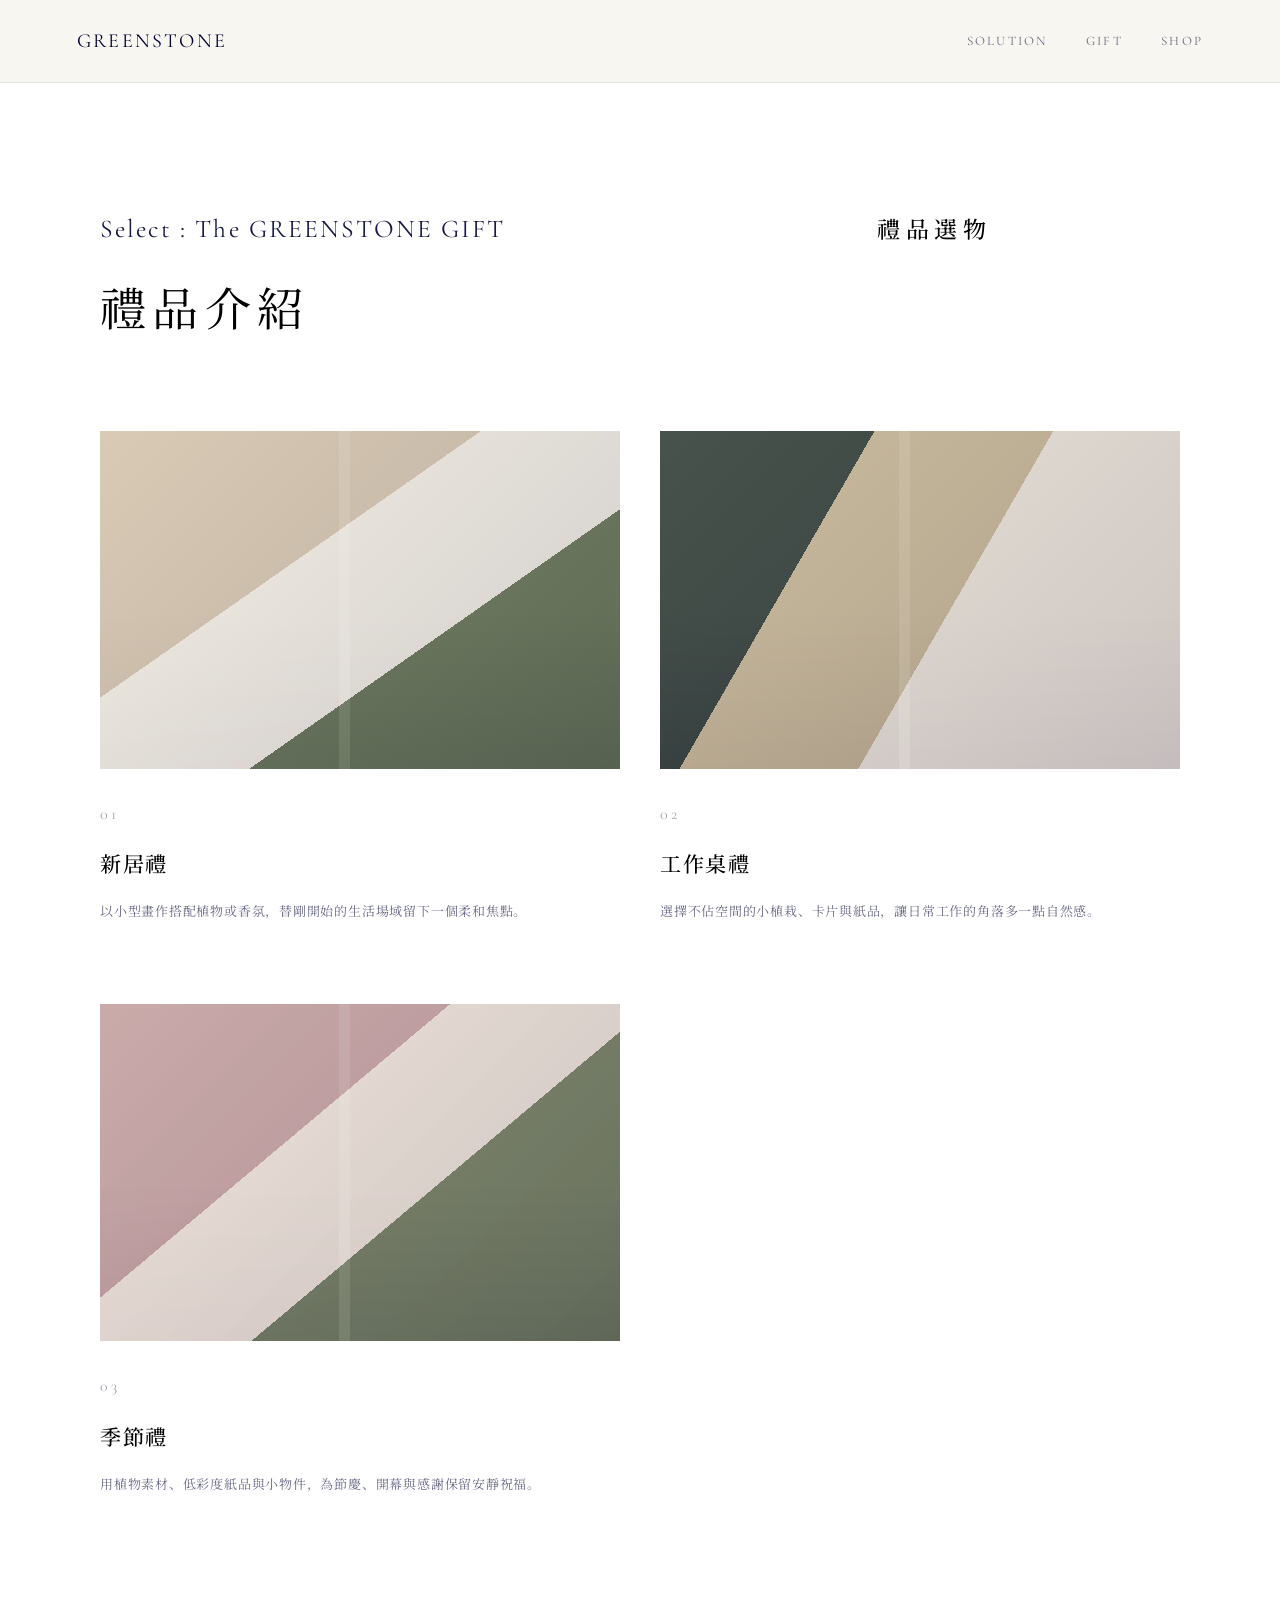
==== gift.html @ cf5bdf38 "Prepare site for GitHub Pages" ====
<!DOCTYPE html>
<html lang="zh-Hant" class="subpage-root">
<head>
  <meta charset="UTF-8">
  <meta name="viewport" content="width=device-width, initial-scale=1.0">
  <title>禮品介紹 │ GREENSTONE</title>
  <meta name="description" content="GREENSTONE 禮品介紹，為新居、工作桌與安靜慶祝挑選藝術與植栽禮物。">
  <link rel="preconnect" href="https://fonts.googleapis.com">
  <link rel="preconnect" href="https://fonts.gstatic.com" crossorigin>
  <link href="https://fonts.googleapis.com/css2?family=Cormorant+Garamond:wght@300;400;500&family=Noto+Serif+JP:wght@400;500;600&family=Noto+Sans+JP:wght@400;500;700&display=swap" rel="stylesheet">
  <link rel="stylesheet" href="style.css">
</head>
<body class="subpage">
  <header class="page-header">
    <a href="index.html">GREENSTONE</a>
    <nav>
      <a href="space.html">SOLUTION</a>
      <a href="gift.html">GIFT</a>
      <a href="shop.html">SHOP</a>
    </nav>
  </header>

  <main class="subpage-main gift-archive">
    <section class="space-archive-header gift-archive-header">
      <div>
        <p class="space-archive-kicker">Select : The GREENSTONE GIFT</p>
        <h1>禮品介紹</h1>
      </div>
      <h2>禮品選物</h2>
    </section>

    <section class="gift-selection-grid" aria-label="禮品選物">
      <a class="gift-selection-card" href="shop.html#禮品商品區塊">
        <span class="gift-selection-image gift-selection-image-home" aria-hidden="true"></span>
        <span class="gift-selection-text">
          <span class="gift-selection-index">01</span>
          <strong>新居禮</strong>
          <span>以小型畫作搭配植物或香氛，替剛開始的生活場域留下一個柔和焦點。</span>
        </span>
      </a>
      <a class="gift-selection-card" href="shop.html#禮品商品區塊">
        <span class="gift-selection-image gift-selection-image-desk" aria-hidden="true"></span>
        <span class="gift-selection-text">
          <span class="gift-selection-index">02</span>
          <strong>工作桌禮</strong>
          <span>選擇不佔空間的小植栽、卡片與紙品，讓日常工作的角落多一點自然感。</span>
        </span>
      </a>
      <a class="gift-selection-card" href="shop.html#禮品商品區塊">
        <span class="gift-selection-image gift-selection-image-seasonal" aria-hidden="true"></span>
        <span class="gift-selection-text">
          <span class="gift-selection-index">03</span>
          <strong>季節禮</strong>
          <span>用植物素材、低彩度紙品與小物件，為節慶、開幕與感謝保留安靜祝福。</span>
        </span>
      </a>
    </section>
  </main>
</body>
</html>
---- style.css ----
:root {
  --color-bg: #f7f7f8;
  --color-text: #010134;
  --color-muted: #666666;
  --color-accent: #6f8f75;
  --color-secondary: #b8c9b4;
  --color-band: rgba(137, 166, 132, 0.38);
  --side-space: clamp(22px, 6vw, 88px);
}

* {
  box-sizing: border-box;
}

html {
  min-height: 100%;
  background: var(--color-bg);
  scroll-behavior: smooth;
  scroll-snap-type: y mandatory;
}

html.subpage-root {
  scroll-snap-type: none;
}

body {
  min-height: 100%;
  margin: 0;
  overflow-x: hidden;
  background: var(--color-bg);
  color: var(--color-text);
  font-family: "Noto Serif JP", "Hiragino Mincho ProN", "Yu Mincho", serif;
  font-weight: 400;
  line-height: 1.9;
  letter-spacing: 0.04em;
  word-break: normal;
  overflow-wrap: anywhere;
}

main > section {
  scroll-snap-align: start;
  scroll-snap-stop: always;
}

#contact {
  scroll-snap-stop: normal;
}

a {
  color: inherit;
  text-decoration: none;
}

.firstView {
  position: relative;
  min-height: 100svh;
  overflow: hidden;
  background: var(--color-bg);
  isolation: isolate;
}

.firstView_visual {
  position: relative;
  min-height: 100svh;
}

.firstView_badge {
  position: absolute;
  z-index: 8;
  top: 4.8vh;
  left: 0;
  width: 78px;
  height: 40px;
  display: grid;
  place-items: center;
  color: #ffffff;
  font-family: "Cormorant Garamond", "Noto Serif JP", serif;
  font-size: 18px;
  font-weight: 500;
  letter-spacing: 0.02em;
  background:
    repeating-linear-gradient(
      45deg,
      rgba(255, 255, 255, 0.18) 0 1px,
      transparent 1px 3px
    ),
    rgba(137, 166, 132, 0.34);
  border-radius: 0;
}

.firstView_mark {
  position: absolute;
  z-index: 8;
  top: 20px;
  right: 16.6vw;
  width: 112px;
  height: 112px;
  display: grid;
  place-items: center;
  color: var(--color-text);
  font-family: "Cormorant Garamond", "Noto Serif JP", serif;
  text-align: center;
}

.firstView_mark::before {
  content: "";
  position: absolute;
  top: -20px;
  width: 112px;
  height: 9px;
  background: var(--color-text);
}

.firstView_mark strong {
  transform: rotate(26deg);
  font-size: 21px;
  font-weight: 500;
  letter-spacing: 0.08em;
  line-height: 1;
  border-radius: 999px;
}

.firstView_mark span {
  position: absolute;
  left: 50%;
  top: 50%;
  transform: translate(-50%, -38%) rotate(-28deg);
  bottom: auto;
  font-size: 9px;
  line-height: 1;
  letter-spacing: 0.18em;
}

.firstView_globalNav {
  position: absolute;
  z-index: 9;
  top: 18px;
  right: 18px;
  display: flex;
  flex-direction: row;
  align-items: flex-start;
  gap: clamp(48px, 5.4vw, 86px);
  color: var(--color-text);
  font-family: "Cormorant Garamond", "Noto Serif JP", serif;
  font-size: clamp(15px, 0.95vw, 18px);
  font-weight: 500;
  line-height: 1;
  letter-spacing: 0.08em;
  writing-mode: vertical-rl;
}

.firstView_globalNav a,
.firstView_redstone {
  transition: color 0.2s ease;
}

.firstView_globalNav a:hover,
.firstView_redstone:hover {
  color: var(--color-accent);
}

.firstView_redstone {
  position: absolute;
  z-index: 9;
  right: 18px;
  bottom: 4.2vh;
  color: var(--color-text);
  writing-mode: vertical-rl;
}

.firstView_band {
  position: absolute;
  left: 0;
  width: min(78vw, 1500px);
  height: clamp(170px, 18.9vh, 240px);
  border: 0;
  border-radius: 0;
  will-change: transform;
  transform: translate3d(var(--parallax-x, 0), var(--parallax-y, 0), 0);
}

.firstView_band-behind {
  z-index: 1;
  top: calc(42% - 22px);
  background: var(--color-band);
}

.firstView_band-overlay {
  z-index: 4;
  top: 42%;
  background: var(--color-band);
  mix-blend-mode: normal;
}

.firstView_image {
  position: absolute;
  z-index: 3;
  top: 48.4%;
  left: 49.5%;
  width: min(56vw, 1110px);
  margin: 0;
  transform: translate(-50%, -50%) translate3d(var(--parallax-x, 0), var(--parallax-y, 0), 0);
  will-change: transform;
}

.fossil {
  position: relative;
  z-index: 2;
  display: block;
  width: 100%;
  height: auto;
  opacity: 0.88;
  mix-blend-mode: multiply;
  filter: drop-shadow(0 18px 24px rgba(1, 1, 52, 0.07));
}

.fossil-shadow {
  position: absolute;
  z-index: 1;
  left: 12%;
  right: 9%;
  bottom: 4%;
  height: 9%;
  border-radius: 999px;
  background: radial-gradient(ellipse, rgba(1, 1, 52, 0.18), transparent 68%);
  filter: blur(10px);
}

.firstView_text {
  position: absolute;
  z-index: 5;
  top: 65.2%;
  right: 20.5vw;
  max-width: 520px;
  margin: 0;
  color: var(--color-text);
  font-family: "Cormorant Garamond", "Noto Serif JP", serif;
  font-size: clamp(15px, 1.06vw, 20px);
  font-weight: 500;
  line-height: 1.72;
  letter-spacing: 0.02em;
  will-change: transform;
  transform: translate3d(0, var(--parallax-y, 0), 0);
}

.firstView_hello {
  position: absolute;
  z-index: 6;
  left: 15vw;
  bottom: 10.6vh;
  display: flex;
  align-items: center;
  gap: 16px;
  color: var(--color-text);
  font-family: "Cormorant Garamond", "Noto Serif JP", serif;
  font-size: clamp(18px, 1.15vw, 22px);
  font-weight: 500;
  line-height: 1;
  letter-spacing: 0.08em;
  will-change: transform;
  transform: rotate(90deg) translate3d(0, var(--parallax-y, 0), 0);
  transform-origin: left center;
}

.firstView_hello::before {
  content: "";
  width: 132px;
  height: 1px;
  background: var(--color-text);
}

.firstView_quote {
  position: absolute;
  z-index: 6;
  max-width: 680px;
  color: rgba(255, 255, 255, 0.82);
  font-family: "Cormorant Garamond", "Noto Serif JP", serif;
  will-change: transform;
  transform: translate3d(0, var(--parallax-y, 0), 0);
}

.firstView_quote p {
  display: inline;
  margin: 0;
  padding: 0 4px;
  font-size: clamp(20px, 1.2vw, 24px);
  font-style: italic;
  font-weight: 500;
  line-height: 1.35;
  letter-spacing: 0.01em;
  background: rgba(255, 255, 255, 0.18);
}

.firstView_quote span {
  position: relative;
  display: block;
  margin-top: 18px;
  padding-left: 76px;
  color: rgba(255, 255, 255, 0.78);
  font-size: clamp(15px, 0.92vw, 18px);
  font-style: italic;
  letter-spacing: 0.06em;
}

.firstView_quote span::before {
  content: "";
  position: absolute;
  left: 0;
  top: 50%;
  width: 62px;
  height: 1px;
  background: rgba(255, 255, 255, 0.8);
}

.firstView_quote-b {
  left: 1.2vw;
  top: 48.8%;
  bottom: auto;
}

.firstView_quote i {
  position: absolute;
  left: clamp(260px, 15vw, 290px);
  bottom: -5px;
  width: clamp(330px, 20vw, 390px);
  height: 28px;
  background: repeating-linear-gradient(
    75deg,
    rgba(1, 1, 52, 0.28) 0 1px,
    transparent 1px 4px
  );
}

@media (max-width: 1024px) {
  .firstView_mark {
    right: clamp(96px, 16vw, 180px);
  }

  .firstView_image {
    width: min(78vw, 920px);
  }

  .firstView_text {
    right: clamp(72px, 9vw, 120px);
  }
}

@media (max-width: 768px) {
  .firstView_visual {
    min-height: 620px;
  }

  .firstView_badge {
    top: 28px;
  }

  .firstView_mark {
    top: 24px;
    right: 24px;
  }

  .firstView_globalNav {
    display: none;
  }

  .firstView_redstone {
    right: 16px;
    bottom: 28px;
  }

  .firstView_image {
    top: 45%;
    left: 50%;
    width: min(112vw, 720px);
  }

  .firstView_band {
    left: -10vw;
    width: 112vw;
    height: 150px;
  }

  .firstView_quote {
    display: none;
  }

  .firstView_text {
    top: 70%;
    right: 0;
    max-width: 330px;
    padding: 0 20px;
    font-size: 17px;
  }

  .firstView_hello {
    left: 32px;
    bottom: 42px;
  }
}

@media (max-width: 480px) {
  .firstView_visual {
    min-height: 560px;
  }

  .firstView_mark {
    transform: scale(0.82);
    transform-origin: top right;
  }

  .firstView_image {
    width: 128vw;
  }

  .firstView_text {
    top: 71%;
    left: 18px;
    right: 18px;
    max-width: none;
    padding: 0;
  }

  .firstView_hello {
    font-size: clamp(48px, 18vw, 84px);
  }

}

.gallery-section {
  position: relative;
  min-height: 100svh;
  overflow: hidden;
  background: #f7f5ef;
  color: var(--color-text);
}

.section-index {
  position: absolute;
  z-index: 4;
  top: 34px;
  left: 0;
  min-width: 78px;
  height: 40px;
  display: grid;
  place-items: center;
  color: rgba(1, 1, 52, 0.42);
  font-family: "Cormorant Garamond", "Noto Serif JP", serif;
  font-size: 18px;
  background:
    repeating-linear-gradient(
      45deg,
      rgba(111, 143, 117, 0.16) 0 1px,
      transparent 1px 3px
    ),
    rgba(255, 255, 255, 0.28);
}

.page-title,
.gallery-panel h2,
.contact-block h3 {
  margin: 0;
  font-family: "Cormorant Garamond", "Noto Serif JP", serif;
  font-weight: 300;
  line-height: 0.98;
  letter-spacing: 0.02em;
}

.section-label,
.cell-kicker,
.item-type,
.gallery-button,
.contact-center {
  font-family: "Cormorant Garamond", "Noto Serif JP", serif;
  letter-spacing: 0.12em;
}

.features-section {
  display: grid;
  place-items: center;
  min-height: 100vh;
  height: 100vh;
  padding: clamp(26px, 4vw, 54px);
  overflow: hidden;
  background:
    radial-gradient(circle at 12% 20%, rgba(137, 166, 132, 0.14), transparent 28rem),
    #f7f5ef;
}

.features-grid {
  width: min(94vw, calc(88vh * 16 / 9), 1580px);
  aspect-ratio: 16 / 9;
  display: grid;
  grid-template-columns: repeat(12, 1fr);
  grid-template-rows: repeat(3, 1fr);
  gap: clamp(8px, 1vw, 16px);
}

.feature-cell {
  position: relative;
  min-width: 0;
  padding: clamp(18px, 2vw, 38px);
  display: flex;
  flex-direction: column;
  justify-content: center;
  overflow: hidden;
  background: rgba(255, 255, 255, 0.42);
  transition: color 0.35s ease, background 0.35s ease, transform 0.35s ease;
}

.feature-copy p {
  max-width: 28em;
  margin: 14px 0 0;
  color: rgba(1, 1, 52, 0.64);
  font-size: clamp(12px, 0.82vw, 15px);
  line-height: 1.9;
  letter-spacing: 0.08em;
}

.cell-kicker {
  color: rgba(1, 1, 52, 0.48);
  font-size: 13px;
  text-transform: uppercase;
}

.feature-brand {
  grid-column: span 4;
  justify-content: center;
  align-items: center;
  text-align: center;
  color: rgba(1, 1, 52, 0.36);
  font-family: "Cormorant Garamond", "Noto Serif JP", serif;
  background: rgba(255, 255, 255, 0.24);
}

.feature-brand::after {
  content: "";
  position: absolute;
  left: 50%;
  bottom: clamp(28px, 3vw, 52px);
  width: clamp(72px, 8vw, 128px);
  height: 1px;
  transform: translateX(-50%);
  background: rgba(1, 1, 52, 0.22);
}

.feature-brand strong {
  display: block;
  color: rgba(1, 1, 52, 0.62);
  font-size: clamp(20px, 2vw, 40px);
  font-weight: 400;
  line-height: 1;
  letter-spacing: 0.18em;
}

.feature-brand small {
  margin-top: 12px;
  color: rgba(1, 1, 52, 0.34);
  font-size: clamp(11px, 0.72vw, 14px);
  letter-spacing: 0.22em;
  text-transform: uppercase;
}

.feature-visual {
  grid-column: span 4;
  justify-content: flex-end;
  color: rgba(255, 255, 255, 0.84);
  font-family: "Cormorant Garamond", "Noto Serif JP", serif;
  font-size: clamp(14px, 1vw, 20px);
  letter-spacing: 0.12em;
}

.feature-visual::before {
  content: "";
  position: absolute;
  inset: 0;
  z-index: 0;
  background:
    linear-gradient(150deg, rgba(1, 1, 52, 0.06), rgba(1, 1, 52, 0.3)),
    var(--feature-bg);
  transition: transform 0.6s ease, filter 0.6s ease;
}

.feature-visual span {
  position: relative;
  z-index: 1;
}

.feature-visual-art {
  --feature-bg: url("assets/images/feature-artwork.svg") center / cover;
}

.feature-visual-space {
  grid-column: span 6;
  --feature-bg: url("assets/images/feature-solution.svg") center / cover;
}

.feature-link,
.shop-link {
  justify-content: flex-end;
  align-items: flex-start;
  color: var(--color-text);
}

.feature-link::after,
.shop-link::after {
  content: "↗";
  position: absolute;
  right: clamp(18px, 1.8vw, 32px);
  bottom: clamp(16px, 1.6vw, 30px);
  color: rgba(1, 1, 52, 0.42);
  font-family: "Cormorant Garamond", "Noto Serif JP", serif;
  font-size: clamp(20px, 1.8vw, 34px);
  line-height: 1;
  transition: color 0.25s ease, transform 0.25s ease;
}

.feature-concept {
  grid-column: span 4;
}

.feature-link {
  grid-column: span 3;
}

.feature-link-art {
  background: #f3eee5;
}

.feature-link-plants {
  background: #e2e8dc;
}

.feature-link-space {
  background:
    linear-gradient(135deg, rgba(247, 245, 239, 0.5), rgba(230, 224, 214, 0.5)),
    #ebe3d9;
}

.feature-link-gift {
  background: #eee6df;
}

.shop-link {
  grid-column: span 6;
  justify-content: center;
  align-items: center;
  text-align: center;
  background: #ddd8ce;
}

.feature-link span,
.shop-link span {
  font-size: clamp(26px, 2.8vw, 54px);
  line-height: 1.2;
}

.feature-link small,
.shop-link small {
  margin-top: 10px;
  font-family: "Cormorant Garamond", "Noto Serif JP", serif;
  font-size: clamp(16px, 1vw, 20px);
  letter-spacing: 0.08em;
}

.shop-link span {
  color: rgba(1, 1, 52, 0.72);
  font-size: clamp(26px, 3vw, 56px);
  letter-spacing: 0.12em;
}

.shop-link small {
  margin-top: 12px;
  color: rgba(1, 1, 52, 0.58);
  text-transform: uppercase;
}

.feature-visual:hover::before {
  transform: scale(1.04);
  filter: saturate(1.06);
}

.feature-link:hover,
.shop-link:hover {
  color: #ffffff;
  background: var(--color-band);
  transform: translateY(-4px);
}

.feature-link:hover::after,
.shop-link:hover::after {
  color: #ffffff;
  transform: translate(4px, -4px);
}

.page-title {
  position: absolute;
  right: var(--side-space);
  bottom: clamp(24px, 4vw, 56px);
  color: rgba(1, 1, 52, 0.16);
  font-size: clamp(56px, 10vw, 168px);
  pointer-events: none;
}

.slider-section {
  display: grid;
  min-height: 100vh;
  align-content: center;
  background: #f8f6f0;
}

.artist-slider {
  grid-template-columns: 31.75vw 31.75vw 36.5vw;
}

.artwork-detail-slider {
  grid-template-columns: 36.5vw 63.5vw;
}

.plants-slider {
  grid-template-columns: 36.5vw 31.75vw 31.75vw;
}

.plants-detail-slider {
  grid-template-columns: 63.5vw 36.5vw;
}

.gifts-slider {
  grid-template-columns: 31.75vw 36.5vw 31.75vw;
}

.gifts-detail-slider {
  grid-template-columns: 63.5vw 36.5vw;
}

.gallery-panel {
  position: relative;
  min-width: 0;
  min-height: 80vh;
  height: 80vh;
  margin: 0;
  border-left: 1px solid rgba(1, 1, 52, 0.14);
  transition: opacity 0.44s ease, transform 0.54s cubic-bezier(0.25, 0.46, 0.45, 0.94);
}

.gallery-panel:first-of-type {
  border-left: 0;
}

.gallery-panel.is-exiting[data-exit="left"] {
  opacity: 0;
  transform: translateX(-42px);
}

.gallery-panel.is-exiting[data-exit="up"] {
  opacity: 0;
  transform: translateY(-42px);
}

.image-panel {
  overflow: hidden;
  background:
    linear-gradient(135deg, rgba(255, 255, 255, 0.72), rgba(1, 1, 52, 0.04)),
    var(--panel-bg, #e8e2d8);
}

.image-panel.has-image {
  background:
    linear-gradient(135deg, rgba(255, 255, 255, 0.08), rgba(1, 1, 52, 0.08)),
    var(--panel-image) center / var(--panel-fit, cover) no-repeat,
    var(--panel-bg, #e8e2d8);
}

.image-panel::before {
  content: "";
  position: absolute;
  inset: clamp(18px, 2vw, 34px);
  border: 1px solid rgba(255, 255, 255, 0.7);
}

.image-panel::after {
  content: attr(data-title);
  position: absolute;
  left: clamp(22px, 2.6vw, 46px);
  bottom: clamp(22px, 3vw, 54px);
  max-width: 72%;
  color: rgba(1, 1, 52, 0.5);
  font-family: "Cormorant Garamond", "Noto Serif JP", serif;
  font-size: clamp(20px, 2vw, 38px);
  line-height: 1;
}

.image-panel.is-image-slider::before,
.image-panel.is-image-slider::after {
  display: none;
}

.image-panel.has-image::after {
  display: none;
}

.image-slide {
  position: absolute;
  inset: 0;
  opacity: 0;
  background:
    linear-gradient(135deg, rgba(255, 255, 255, 0.72), rgba(1, 1, 52, 0.04)),
    var(--slide-bg);
  transition: opacity 0.7s ease;
}

.image-slide::before {
  content: "";
  position: absolute;
  inset: clamp(18px, 2vw, 34px);
  border: 1px solid rgba(255, 255, 255, 0.7);
}

.image-slide::after {
  content: attr(data-title);
  position: absolute;
  left: clamp(22px, 2.6vw, 46px);
  bottom: clamp(22px, 3vw, 54px);
  max-width: 72%;
  color: rgba(1, 1, 52, 0.5);
  font-family: "Cormorant Garamond", "Noto Serif JP", serif;
  font-size: clamp(20px, 2vw, 38px);
  line-height: 1;
}

.image-slide.is-active {
  opacity: 1;
}

.text-panel {
  display: flex;
  flex-direction: column;
  justify-content: center;
  padding: clamp(42px, 5vw, 96px);
  background: rgba(255, 255, 255, 0.32);
}

.section-label {
  margin: 0 0 34px;
  color: rgba(1, 1, 52, 0.58);
  font-size: clamp(15px, 1.15vw, 22px);
  font-weight: 600;
  line-height: 1;
  text-decoration: underline;
  text-underline-offset: 0.22em;
  text-transform: uppercase;
}

.gallery-panel h2,
.contact-info h2 {
  margin-bottom: 18px;
  color: rgba(1, 1, 52, 0.72);
  font-size: clamp(18px, 1.25vw, 24px);
  font-weight: 500;
  line-height: 1.45;
  letter-spacing: 0.12em;
}

.item-type {
  margin: 0 0 28px;
  color: rgba(1, 1, 52, 0.46);
  font-size: clamp(12px, 0.78vw, 14px);
  line-height: 1.8;
  letter-spacing: 0.14em;
}

.item-description,
.contact-info p {
  max-width: 520px;
  margin: 0 0 40px;
  color: rgba(1, 1, 52, 0.62);
  font-size: clamp(13px, 0.82vw, 16px);
  font-weight: 500;
  line-height: 2.05;
  letter-spacing: 0.14em;
}

.gallery-button {
  width: min(260px, 100%);
  min-height: 62px;
  padding: 0 28px;
  display: inline-flex;
  align-items: center;
  justify-content: center;
  color: #ffffff;
  background: rgba(1, 1, 52, 0.58);
  border: 1px solid rgba(1, 1, 52, 0.04);
  border-radius: 0;
  cursor: pointer;
  font-size: clamp(12px, 0.78vw, 14px);
  font-weight: 600;
  letter-spacing: 0.28em;
  text-transform: uppercase;
  transition: background 0.28s ease, color 0.28s ease, border-color 0.28s ease;
}

.anchor-target {
  position: absolute;
  top: 0;
  left: 0;
}

.gallery-button:hover {
  color: #ffffff;
  background: var(--color-accent);
  border-color: var(--color-accent);
}

.contact-section {
  min-height: 100vh;
  padding: clamp(52px, 5vw, 86px) var(--side-space) clamp(80px, 8vw, 128px);
  background: #f8f8f7;
}

.contact-center {
  width: min(760px, 100%);
  margin: 0 auto;
  color: rgba(1, 1, 52, 0.58);
  text-align: center;
  font-size: clamp(12px, 0.78vw, 15px);
  font-weight: 500;
  line-height: 2.1;
  letter-spacing: 0.18em;
}

.contact-lead {
  margin: 0 0 28px;
}

.contact-intro {
  max-width: 760px;
  margin: 0 auto 28px;
}

.contact-url {
  display: inline-block;
  color: rgba(1, 1, 52, 0.34);
  font-family: "Cormorant Garamond", "Noto Serif JP", serif;
  letter-spacing: 0.18em;
}

.back-to-top {
  display: grid;
  place-items: center;
  width: 44px;
  height: 44px;
  margin: clamp(54px, 7vw, 96px) auto clamp(58px, 8vw, 108px);
  color: rgba(1, 1, 52, 0.58);
  font-size: 26px;
  line-height: 1;
}

.contact-block {
  margin: 0 auto clamp(54px, 6vw, 84px);
}

.contact-block h3 {
  width: fit-content;
  margin: 0 auto 28px;
  color: rgba(1, 1, 52, 0.62);
  font-size: clamp(13px, 0.82vw, 16px);
  font-weight: 500;
  line-height: 1.6;
  text-decoration: underline;
  text-underline-offset: 0.22em;
}

.contact-block p,
.contact-footnote {
  margin: 0 0 8px;
}

.contact-block a {
  color: rgba(1, 1, 52, 0.34);
}

.contact-footnote {
  margin-top: clamp(44px, 5vw, 72px);
}

.floating-guide {
  position: fixed;
  z-index: 30;
  right: 24px;
  bottom: 24px;
  width: 44px;
  height: 44px;
  display: grid;
  place-items: center;
  color: rgba(1, 1, 52, 0.42);
  background: transparent;
  border: 1px solid rgba(1, 1, 52, 0.24);
  border-radius: 999px;
  font-family: "Cormorant Garamond", "Noto Serif JP", serif;
  font-size: 26px;
  font-weight: 400;
  line-height: 1;
  opacity: 0;
  visibility: hidden;
  transform: translateY(8px);
  transition: opacity 0.25s ease, visibility 0.25s ease, transform 0.25s ease, color 0.25s ease;
}

.floating-guide.is-visible {
  opacity: 1;
  visibility: visible;
  transform: translateY(0);
}

.floating-guide:hover {
  color: rgba(1, 1, 52, 0.72);
  border-color: rgba(1, 1, 52, 0.48);
}

@media (max-width: 900px) {
  html {
    scroll-snap-type: y proximity;
  }

  .features-grid {
    width: min(92vw, 760px);
  }

  .artist-slider,
  .artwork-detail-slider,
  .plants-slider,
  .plants-detail-slider,
  .gifts-slider,
  .gifts-detail-slider {
    grid-template-columns: 1fr;
  }

  .gallery-panel {
    height: auto;
    min-height: auto;
  }

  .image-panel {
    min-height: 58vh;
  }

  .text-panel {
    min-height: 64vh;
  }

  .plants-detail-slider .image-panel {
    order: -1;
  }

  .gifts-detail-slider .image-panel {
    order: -1;
  }
}

@media (max-width: 640px) {
  .features-grid {
    aspect-ratio: auto;
    grid-template-columns: 1fr;
  }

  .feature-cell {
    min-height: 180px;
  }

  .feature-empty {
    min-height: 90px;
  }

  .page-title {
    display: none;
  }

}

.subpage {
  background: #f8f6f0;
}

.subpage main > section {
  scroll-snap-align: none;
  scroll-snap-stop: normal;
}

.page-header {
  position: sticky;
  z-index: 20;
  top: 0;
  min-height: 72px;
  padding: 22px var(--side-space);
  display: flex;
  align-items: center;
  justify-content: space-between;
  background: rgba(248, 246, 240, 0.86);
  border-bottom: 1px solid rgba(1, 1, 52, 0.08);
  backdrop-filter: blur(16px);
  font-family: "Cormorant Garamond", "Noto Serif JP", serif;
  letter-spacing: 0.14em;
}

.page-header > a {
  font-size: 20px;
}

.page-header nav {
  display: flex;
  gap: clamp(18px, 3vw, 42px);
  color: rgba(1, 1, 52, 0.58);
  font-size: 13px;
  text-transform: uppercase;
}

.subpage-main {
  color: var(--color-text);
}

.subpage-hero,
.shop-hero {
  min-height: 72vh;
  padding: clamp(96px, 12vw, 170px) var(--side-space);
  display: flex;
  flex-direction: column;
  justify-content: center;
  background:
    linear-gradient(110deg, rgba(247, 245, 239, 0.94), rgba(247, 245, 239, 0.62)),
    url("assets/images/feature-solution.svg") center / cover;
}

.gift-hero {
  background:
    linear-gradient(110deg, rgba(247, 245, 239, 0.94), rgba(247, 245, 239, 0.62)),
    url("assets/images/feature-artwork.svg") center / cover;
}

.subpage-hero h1,
.shop-hero h1 {
  max-width: 940px;
  margin: 0 0 28px;
  font-family: "Cormorant Garamond", "Noto Serif JP", serif;
  font-size: clamp(38px, 5.4vw, 96px);
  font-weight: 300;
  line-height: 1.08;
  letter-spacing: 0.04em;
}

.subpage-hero p:not(.section-label),
.shop-hero p:not(.section-label) {
  max-width: 680px;
  margin: 0 0 34px;
  color: rgba(1, 1, 52, 0.66);
  font-size: clamp(14px, 0.95vw, 17px);
  line-height: 2.05;
  letter-spacing: 0.09em;
}

.article-grid {
  padding: clamp(70px, 8vw, 130px) var(--side-space);
  display: grid;
  grid-template-columns: repeat(3, 1fr);
  gap: clamp(18px, 2vw, 34px);
}

.article-card {
  min-height: 360px;
  padding: clamp(30px, 3.4vw, 56px);
  background: rgba(255, 255, 255, 0.38);
  border: 1px solid rgba(1, 1, 52, 0.08);
}

.article-card span {
  color: rgba(1, 1, 52, 0.36);
  font-family: "Cormorant Garamond", "Noto Serif JP", serif;
  letter-spacing: 0.16em;
}

.article-card h2,
.subpage-cta h2,
.product-heading h2 {
  margin: 34px 0 18px;
  font-family: "Cormorant Garamond", "Noto Serif JP", serif;
  font-size: clamp(24px, 2.2vw, 42px);
  font-weight: 400;
  line-height: 1.35;
}

.article-card p,
.subpage-cta p {
  color: rgba(1, 1, 52, 0.62);
  line-height: 2;
  letter-spacing: 0.08em;
}

.subpage-cta {
  padding: clamp(70px, 8vw, 130px) var(--side-space);
  text-align: center;
  background: #f0ede6;
}

.subpage-cta h2,
.subpage-cta p {
  margin-left: auto;
  margin-right: auto;
  max-width: 760px;
}

.space-archive {
  background: #ffffff;
}

.gift-archive {
  background: #ffffff;
}

.space-archive-header {
  width: min(1080px, calc(100% - (var(--side-space) * 2)));
  margin: 0 auto;
  padding: clamp(92px, 10vw, 128px) 0 clamp(72px, 8vw, 94px);
  display: grid;
  grid-template-columns: minmax(0, 2fr) minmax(260px, 0.88fr);
  gap: clamp(42px, 7vw, 92px);
  align-items: start;
}

.space-archive-kicker {
  margin: 0 0 28px;
  color: rgba(1, 1, 52, 0.9);
  font-family: "Cormorant Garamond", "Noto Serif JP", serif;
  font-size: clamp(20px, 2vw, 30px);
  line-height: 1.4;
  letter-spacing: 0.08em;
}

.space-archive-header h1 {
  margin: 0;
  color: #000000;
  font-size: clamp(36px, 3.6vw, 52px);
  font-weight: 400;
  line-height: 1.35;
  letter-spacing: 0.14em;
}

.space-archive-header h2 {
  margin: 0;
  color: #000000;
  font-size: clamp(20px, 1.8vw, 28px);
  font-weight: 500;
  line-height: 1.5;
  letter-spacing: 0.24em;
}

.space-archive-tools {
  width: min(1080px, calc(100% - (var(--side-space) * 2)));
  margin: 0 auto;
  padding: 0 0 clamp(54px, 6vw, 64px);
  display: grid;
  grid-template-columns: minmax(0, 1.45fr) minmax(280px, 0.75fr);
  gap: clamp(42px, 7vw, 92px);
  align-items: end;
}

.space-category-nav {
  display: flex;
  flex-wrap: wrap;
  gap: 14px clamp(18px, 2.8vw, 34px);
  color: rgba(1, 1, 52, 0.32);
  font-size: clamp(14px, 1.15vw, 18px);
  letter-spacing: 0.12em;
}

.space-category-nav a {
  position: relative;
  padding-bottom: 10px;
}

.space-category-nav a:not(:last-child)::after {
  content: "·";
  position: absolute;
  right: calc(clamp(18px, 2.8vw, 34px) * -0.62);
  color: rgba(1, 1, 52, 0.22);
}

.space-category-nav a.is-active {
  color: rgba(1, 1, 52, 0.72);
}

.space-category-nav a.is-active::before {
  content: "";
  position: absolute;
  right: 0;
  bottom: 0;
  left: 0;
  height: 1px;
  background: currentColor;
}

.space-search {
  position: relative;
  display: grid;
  grid-template-columns: 1fr 28px;
  align-items: center;
  border-bottom: 1px solid rgba(1, 1, 52, 0.72);
}

.space-search label {
  position: absolute;
  width: 1px;
  height: 1px;
  overflow: hidden;
  clip: rect(0 0 0 0);
  white-space: nowrap;
}

.space-search input {
  grid-column: 1;
  grid-row: 1;
  width: 100%;
  min-height: 38px;
  padding: 0;
  color: var(--color-text);
  background: transparent;
  border: 0;
  outline: 0;
  font: inherit;
}

.space-search input::placeholder {
  color: rgba(1, 1, 52, 0.26);
  opacity: 1;
}

.space-search input:focus + button {
  color: var(--color-accent);
}

.space-search button {
  grid-column: 2;
  grid-row: 1;
  width: 28px;
  height: 38px;
  padding: 0;
  color: #000000;
  background: transparent;
  border: 0;
  cursor: pointer;
  font-size: 24px;
  line-height: 1;
}

.space-post-grid {
  width: min(1080px, calc(100% - (var(--side-space) * 2)));
  margin: 0 auto;
  display: grid;
  grid-template-columns: repeat(2, minmax(0, 1fr));
  column-gap: 40px;
  row-gap: clamp(64px, 7vw, 80px);
}

.gift-selection-grid {
  width: min(1080px, calc(100% - (var(--side-space) * 2)));
  margin: 0 auto;
  padding-bottom: clamp(92px, 10vw, 128px);
  display: grid;
  grid-template-columns: repeat(2, minmax(0, 1fr));
  column-gap: 40px;
  row-gap: clamp(64px, 7vw, 80px);
}

.space-post-card {
  min-width: 0;
}

.gift-selection-card {
  min-width: 0;
}

.space-post-image {
  position: relative;
  display: block;
  aspect-ratio: 1.54 / 1;
  overflow: hidden;
  background:
    linear-gradient(135deg, rgba(255, 255, 255, 0.08), rgba(1, 1, 52, 0.14)),
    var(--space-post-bg, #dcd6c8);
}

.gift-selection-image {
  position: relative;
  display: block;
  aspect-ratio: 1.54 / 1;
  overflow: hidden;
  background:
    linear-gradient(135deg, rgba(255, 255, 255, 0.08), rgba(1, 1, 52, 0.14)),
    var(--gift-selection-bg, #dcd6c8);
}

.space-post-image::before {
  content: "";
  position: absolute;
  inset: 0;
  background:
    radial-gradient(circle at 24% 28%, rgba(255, 255, 255, 0.52), transparent 0 8%, transparent 16%),
    linear-gradient(90deg, transparent 0 46%, rgba(255, 255, 255, 0.22) 46% 48%, transparent 48%),
    linear-gradient(0deg, rgba(1, 1, 52, 0.16), transparent 48%);
  mix-blend-mode: soft-light;
  transition: transform 0.6s ease;
}

.gift-selection-image::before {
  content: "";
  position: absolute;
  inset: 0;
  background:
    radial-gradient(circle at 24% 28%, rgba(255, 255, 255, 0.52), transparent 0 8%, transparent 16%),
    linear-gradient(90deg, transparent 0 46%, rgba(255, 255, 255, 0.22) 46% 48%, transparent 48%),
    linear-gradient(0deg, rgba(1, 1, 52, 0.16), transparent 48%);
  mix-blend-mode: soft-light;
  transition: transform 0.6s ease;
}

.space-post-image:hover::before {
  transform: scale(1.04);
}

.gift-selection-card:hover .gift-selection-image::before {
  transform: scale(1.04);
}

.space-post-image-art {
  --space-post-bg:
    linear-gradient(150deg, #293824 0 42%, #d9c6a8 42% 47%, #64715b 47% 100%);
}

.space-post-image-plant {
  --space-post-bg:
    linear-gradient(120deg, #363833 0 20%, #7b8a5f 20% 34%, #c8b190 34% 38%, #456044 38% 100%);
}

.space-post-image-light {
  --space-post-bg:
    linear-gradient(140deg, #d8d0bf 0 36%, #f4efe4 36% 62%, #7d8b68 62% 100%);
}

.space-post-image-object {
  --space-post-bg:
    linear-gradient(135deg, #b9ad96 0 38%, #ece6d8 38% 64%, #52624b 64% 100%);
}

.space-post-image-desk {
  --space-post-bg:
    linear-gradient(120deg, #eee8da 0 34%, #cad0b9 34% 58%, #2f3533 58% 100%);
}

.space-post-image-entry {
  --space-post-bg:
    linear-gradient(140deg, #2f4637 0 42%, #9c8a6d 42% 47%, #ddd5c5 47% 100%);
}

.gift-selection-image-home {
  --gift-selection-bg:
    linear-gradient(145deg, #d6c6af 0 38%, #f3eee3 38% 63%, #6f7c5b 63% 100%);
}

.gift-selection-image-desk {
  --gift-selection-bg:
    linear-gradient(120deg, #39443d 0 30%, #c8b897 30% 55%, #ece4d8 55% 100%);
}

.gift-selection-image-seasonal {
  --gift-selection-bg:
    linear-gradient(140deg, #c6a3a2 0 38%, #eee3d8 38% 60%, #7a8465 60% 100%);
}

.space-post-text {
  padding-top: 30px;
}

.gift-selection-text {
  padding-top: 30px;
  display: block;
}

.gift-selection-index {
  display: block;
  margin-bottom: 18px;
  color: rgba(1, 1, 52, 0.36);
  font-family: "Cormorant Garamond", "Noto Serif JP", serif;
  letter-spacing: 0.16em;
}

.gift-selection-text strong {
  display: block;
  margin-bottom: 18px;
  color: #000000;
  font-size: clamp(20px, 1.65vw, 26px);
  font-weight: 500;
  line-height: 1.55;
  letter-spacing: 0.08em;
}

.gift-selection-text > span:last-child {
  display: block;
  color: rgba(1, 1, 52, 0.58);
  font-size: clamp(13px, 0.95vw, 15px);
  line-height: 2;
  letter-spacing: 0.06em;
}

.space-post-text h3 {
  margin: 0 0 18px;
  color: #000000;
  font-size: clamp(20px, 1.65vw, 26px);
  font-weight: 500;
  line-height: 1.55;
  letter-spacing: 0.08em;
}

.space-post-text p {
  margin: 0 0 18px;
  color: rgba(1, 1, 52, 0.58);
  font-size: clamp(13px, 0.95vw, 15px);
  line-height: 2;
  letter-spacing: 0.06em;
}

.space-read-more {
  color: #000000;
  font-family: "Cormorant Garamond", "Noto Serif JP", serif;
  font-size: 13px;
  font-weight: 500;
  letter-spacing: 0.12em;
  text-transform: uppercase;
}

.space-load-more {
  padding: clamp(70px, 8vw, 104px) var(--side-space) clamp(82px, 9vw, 126px);
  display: grid;
  place-items: center;
}

.shop-page {
  background: #ffffff;
  color: #111111;
  font-family: "Noto Serif JP", "Hiragino Mincho ProN", "Yu Mincho", serif;
}

.shop-announcement {
  min-height: 38px;
  display: grid;
  place-items: center;
  color: #111111;
  background: #ffffff;
  border-bottom: 1px solid rgba(1, 1, 52, 0.08);
  font-size: 13px;
  letter-spacing: 0.08em;
  line-height: 1.5;
}

.shop-announcement-dark {
  color: #ffffff;
  background: #111111;
  border-bottom: 0;
}

.shop-header {
  position: sticky;
  z-index: 20;
  top: 0;
  min-height: 68px;
  padding: 0 clamp(22px, 3.9vw, 50px);
  display: flex;
  align-items: center;
  justify-content: space-between;
  background: rgba(255, 255, 255, 0.92);
  border-bottom: 1px solid rgba(1, 1, 52, 0.08);
  backdrop-filter: blur(16px);
}

.shop-logo {
  font-family: "Cormorant Garamond", "Noto Serif JP", serif;
  font-size: clamp(18px, 1.4vw, 24px);
  letter-spacing: 0.18em;
}

.shop-header nav {
  display: flex;
  gap: clamp(18px, 3vw, 42px);
  color: rgba(1, 1, 52, 0.58);
  font-family: "Cormorant Garamond", "Noto Serif JP", serif;
  font-size: 13px;
  letter-spacing: 0.14em;
  text-transform: uppercase;
}

.shop-hero {
  position: relative;
  min-height: min(68vw, 720px);
  margin: 0 clamp(22px, 3.9vw, 50px);
  padding: 0;
  display: grid;
  place-items: center;
  overflow: hidden;
  background: #eee8d9;
}

.shop-hero-visual {
  position: absolute;
  inset: 0;
  background:
    radial-gradient(ellipse at 12% 65%, rgba(255, 255, 255, 0.8) 0 9%, transparent 24%),
    linear-gradient(100deg, rgba(255, 255, 255, 0.18) 0 34%, transparent 34%),
    linear-gradient(90deg, #d5d6c2 0 19%, #ece4cf 19% 70%, #d8c7a9 70% 100%);
}

.shop-hero-visual::before {
  content: "";
  position: absolute;
  right: 28%;
  bottom: 0;
  width: clamp(140px, 18vw, 260px);
  height: clamp(330px, 42vw, 560px);
  background:
    linear-gradient(90deg, transparent 46%, rgba(104, 79, 52, 0.42) 47% 49%, transparent 50%),
    radial-gradient(ellipse at 50% 100%, rgba(255, 255, 255, 0.86) 0 28%, transparent 29%);
}

.shop-hero-visual::after {
  content: "";
  position: absolute;
  right: 28%;
  bottom: 28%;
  width: clamp(160px, 22vw, 320px);
  height: clamp(180px, 24vw, 330px);
  border-left: 2px solid rgba(75, 57, 39, 0.46);
  border-top: 1px solid rgba(75, 57, 39, 0.42);
  border-radius: 52% 48% 0 0;
  transform: rotate(-18deg);
}

.shop-hero-copy {
  position: relative;
  z-index: 1;
  width: min(520px, 70%);
  margin-right: min(34vw, 430px);
  color: rgba(17, 17, 17, 0.72);
}

.shop-hero-copy p {
  margin: 0 0 12px;
  font-size: clamp(26px, 4vw, 58px);
  font-weight: 500;
  line-height: 1.45;
  letter-spacing: 0.12em;
}

.shop-hero-copy h1 {
  margin: 0 0 10px;
  font-family: "Cormorant Garamond", "Noto Serif JP", serif;
  font-size: clamp(20px, 2vw, 30px);
  font-weight: 400;
  letter-spacing: 0.08em;
}

.shop-hero-copy span {
  display: block;
  font-size: clamp(13px, 1vw, 16px);
  letter-spacing: 0.16em;
}

.shop-intro {
  padding: clamp(44px, 6vw, 74px) var(--side-space) clamp(42px, 6vw, 70px);
  display: grid;
  place-items: center;
  gap: 18px;
  text-align: center;
}

.shop-pill {
  min-width: min(280px, 100%);
  padding: 13px 30px;
  color: #ffffff;
  background: #111111;
  border-radius: 999px;
  font-size: 13px;
  letter-spacing: 0.1em;
}

.shop-intro p {
  margin: 0;
  color: rgba(17, 17, 17, 0.72);
  font-size: clamp(13px, 1vw, 15px);
  letter-spacing: 0.08em;
}

.product-section {
  padding: clamp(48px, 7vw, 86px) clamp(22px, 3.9vw, 50px);
  border-top: 0;
}

.product-heading {
  margin-bottom: 28px;
}

.product-heading h2 {
  margin: 0 0 12px;
  color: #111111;
  font-family: "Cormorant Garamond", "Noto Serif JP", serif;
  font-size: clamp(26px, 2.4vw, 34px);
  font-weight: 500;
  line-height: 1.25;
  letter-spacing: 0.02em;
}

.product-heading p {
  margin: 0;
  color: rgba(17, 17, 17, 0.72);
  font-size: clamp(15px, 1.25vw, 19px);
  letter-spacing: 0.06em;
}

.product-heading a {
  text-decoration: underline;
  text-underline-offset: 0.22em;
}

.product-grid {
  display: grid;
  grid-template-columns: repeat(3, minmax(0, 1fr));
  gap: clamp(8px, 0.65vw, 12px);
}

.product-card {
  min-width: 0;
  background: transparent;
  border: 0;
}

.product-image {
  position: relative;
  display: block;
  aspect-ratio: 1 / 1;
  overflow: hidden;
  background:
    linear-gradient(135deg, rgba(255, 255, 255, 0.24), rgba(17, 17, 17, 0.08)),
    var(--product-bg, #e7e1d1);
}

.product-image::before {
  content: "";
  position: absolute;
  inset: 0;
  background:
    radial-gradient(ellipse at 22% 58%, rgba(255, 255, 255, 0.6) 0 14%, transparent 30%),
    linear-gradient(100deg, transparent 0 56%, rgba(255, 255, 255, 0.28) 56% 58%, transparent 58%);
  opacity: 0.8;
  transition: transform 0.6s ease;
}

.product-image:hover::before {
  transform: scale(1.05);
}

.product-image-print-a {
  --product-bg: linear-gradient(140deg, #ede5d1 0 54%, #b8a882 54% 72%, #5b6b55 72% 100%);
}

.product-image-print-b {
  --product-bg: linear-gradient(135deg, #f0eadf 0 42%, #c2b49a 42% 62%, #314438 62% 100%);
}

.product-image-print-c {
  --product-bg: linear-gradient(145deg, #f4f2ec 0 70%, #d1bfa4 70% 78%, #7e8a73 78% 100%);
}

.product-image-plant-a {
  --product-bg: linear-gradient(130deg, #d8dfca 0 44%, #f4efe5 44% 62%, #49664e 62% 100%);
}

.product-image-plant-b {
  --product-bg: linear-gradient(145deg, #efe7d6 0 35%, #b5c09f 35% 58%, #2d4335 58% 100%);
}

.product-image-plant-c {
  --product-bg: linear-gradient(135deg, #ddd6c2 0 50%, #72806a 50% 66%, #f7f4ec 66% 100%);
}

.product-image-gift-a {
  --product-bg: linear-gradient(140deg, #e9ddcf 0 44%, #f7f3e8 44% 66%, #b7a180 66% 100%);
}

.product-image-gift-b {
  --product-bg: linear-gradient(135deg, #c7b59a 0 38%, #eee8da 38% 72%, #50634e 72% 100%);
}

.product-image-gift-c {
  --product-bg: linear-gradient(145deg, #f2eee3 0 46%, #d2c4ad 46% 64%, #87927a 64% 100%);
}

.product-card h3 {
  margin: 16px 0 8px;
  color: #111111;
  font-family: "Noto Serif JP", "Hiragino Mincho ProN", "Yu Mincho", serif;
  font-size: clamp(13px, 1vw, 15px);
  font-weight: 500;
  line-height: 1.6;
  letter-spacing: 0.05em;
}

.product-card span {
  display: block;
  margin: 0;
  color: #111111;
  font-family: "Cormorant Garamond", "Noto Serif JP", serif;
  font-size: clamp(17px, 1.4vw, 22px);
  letter-spacing: 0.02em;
}

.shop-about {
  padding: clamp(52px, 8vw, 96px) clamp(22px, 3.9vw, 50px) clamp(72px, 9vw, 120px);
  display: grid;
  grid-template-columns: minmax(0, 1.1fr) minmax(280px, 0.9fr);
  gap: clamp(34px, 5vw, 72px);
  align-items: center;
}

.shop-about-image {
  min-height: clamp(260px, 34vw, 430px);
  background:
    radial-gradient(ellipse at 18% 68%, rgba(255, 255, 255, 0.72) 0 13%, transparent 28%),
    linear-gradient(120deg, #d4d5bd 0 38%, #efe6d4 38% 72%, #b8a68a 72% 100%);
}

.shop-about h2 {
  margin: 0 0 18px;
  font-family: "Cormorant Garamond", "Noto Serif JP", serif;
  font-size: clamp(26px, 3vw, 44px);
  font-weight: 500;
  line-height: 1.25;
}

.shop-about p {
  margin: 0 0 24px;
  color: rgba(17, 17, 17, 0.66);
  line-height: 2;
}

.shop-text-link {
  text-decoration: underline;
  text-underline-offset: 0.24em;
}

@media (max-width: 800px) {
  .page-header {
    align-items: flex-start;
    flex-direction: column;
    gap: 12px;
  }

  .article-grid,
  .product-grid,
  .space-archive-header,
  .space-archive-tools,
  .space-post-grid,
  .gift-selection-grid,
  .shop-about {
    grid-template-columns: 1fr;
  }

  .shop-header {
    min-height: 62px;
  }

  .shop-hero {
    min-height: 62vh;
    margin: 0;
  }

  .shop-hero-copy {
    width: min(320px, 82%);
    margin-right: 0;
  }

  .space-archive-header {
    padding-top: 72px;
  }

  .space-archive-tools {
    align-items: start;
  }

  .space-category-nav a:not(:last-child)::after {
    display: none;
  }
}
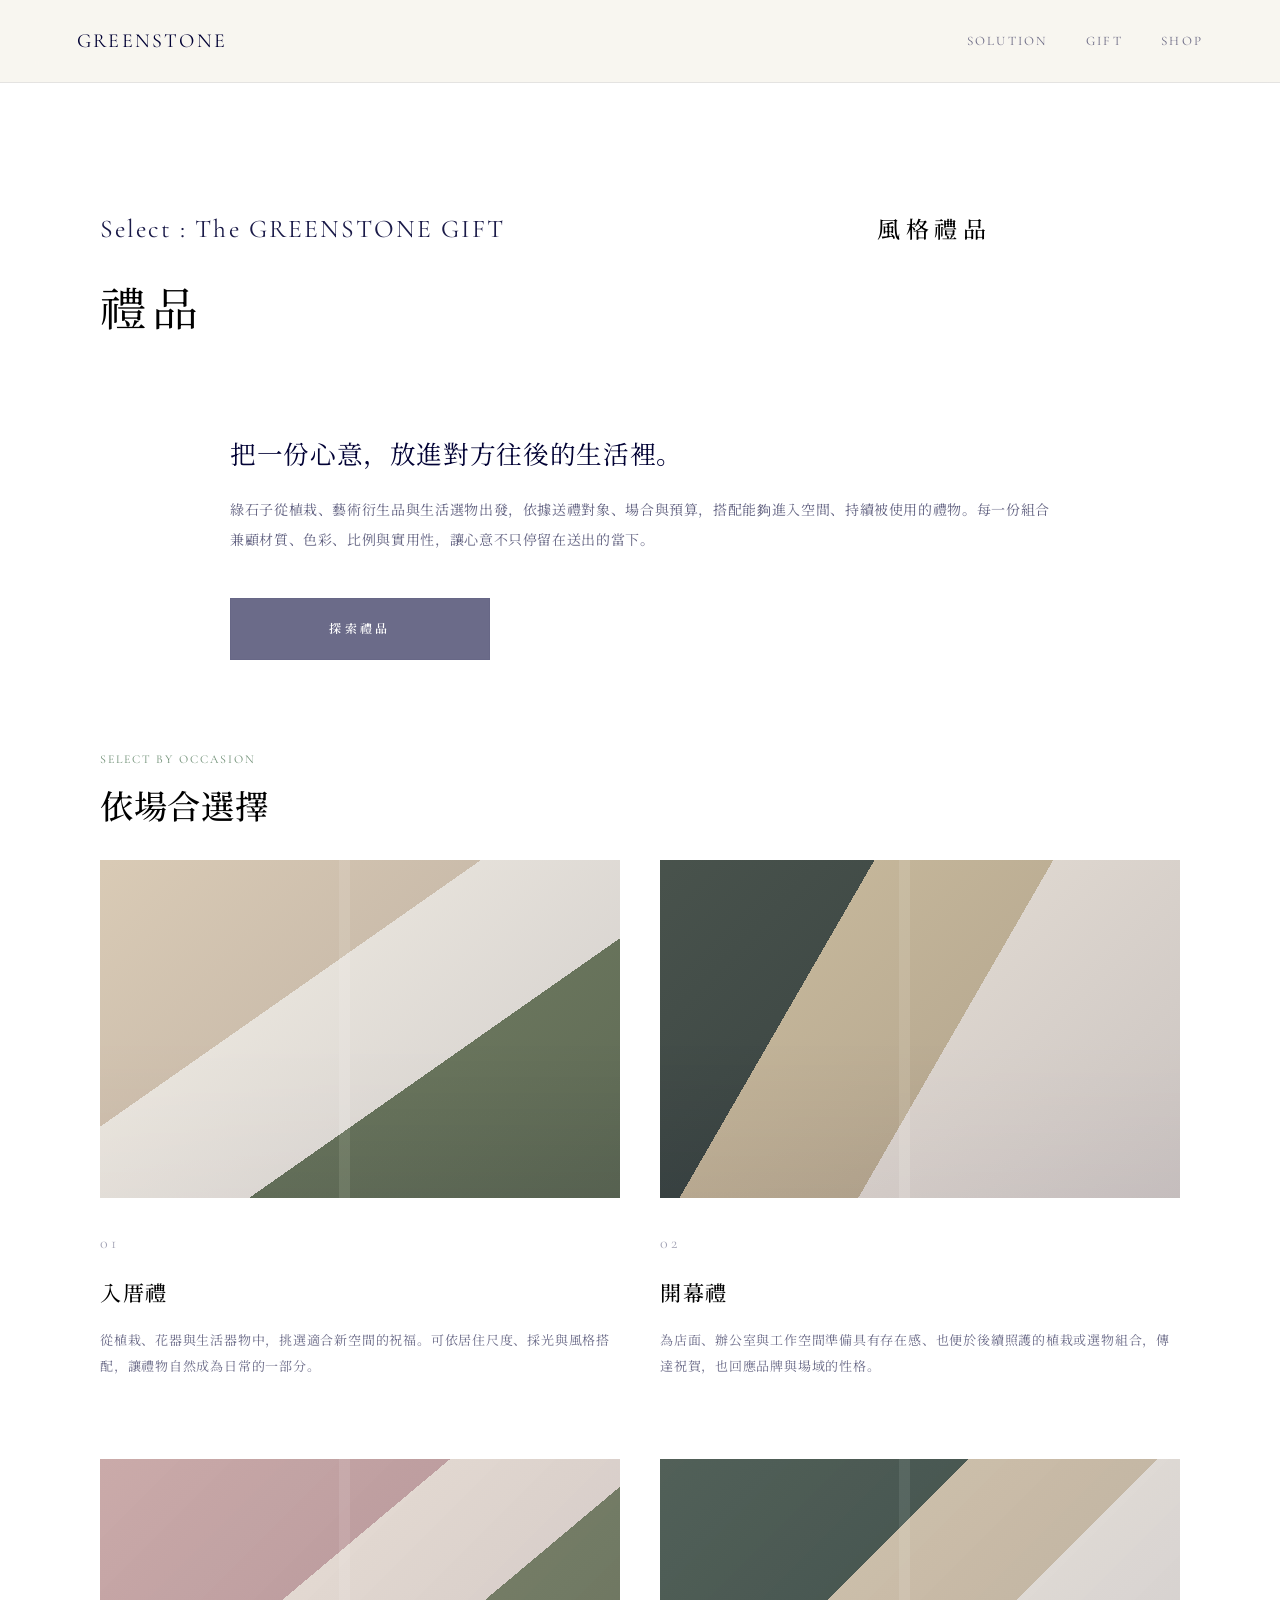
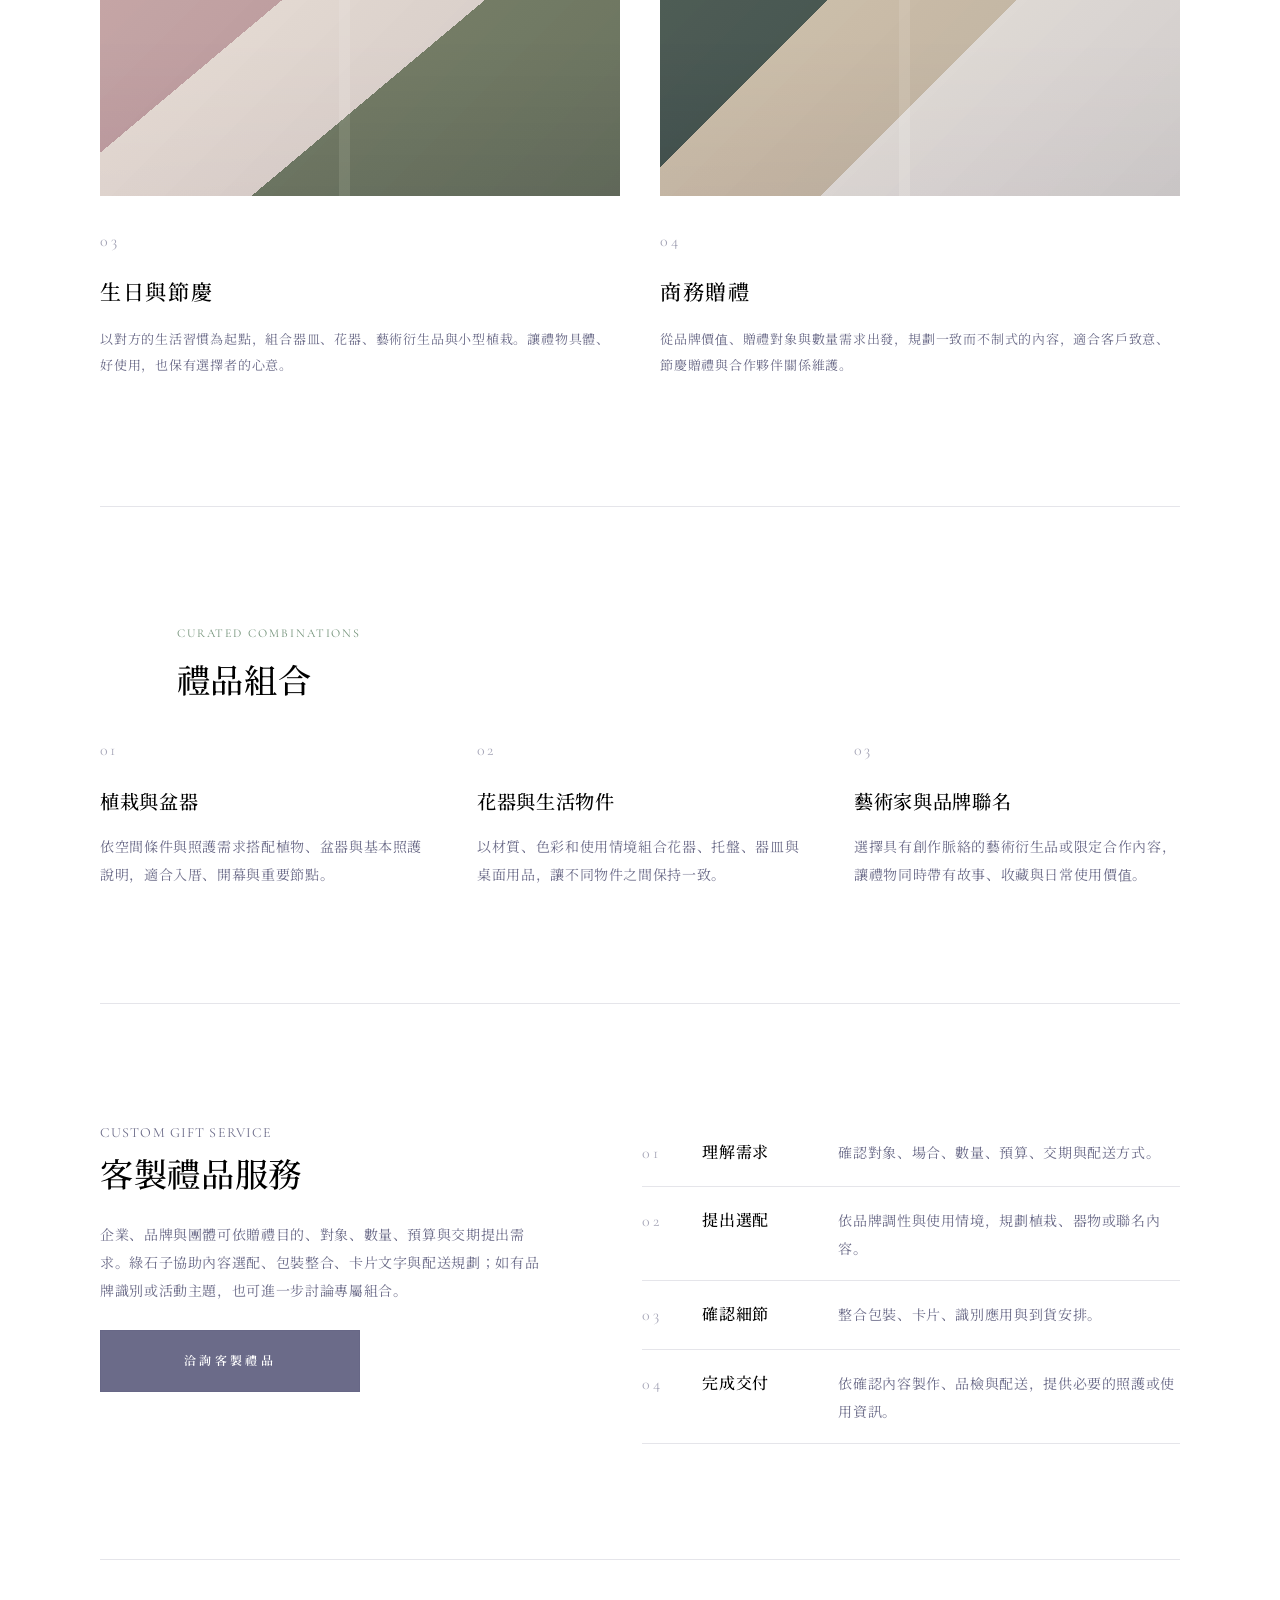
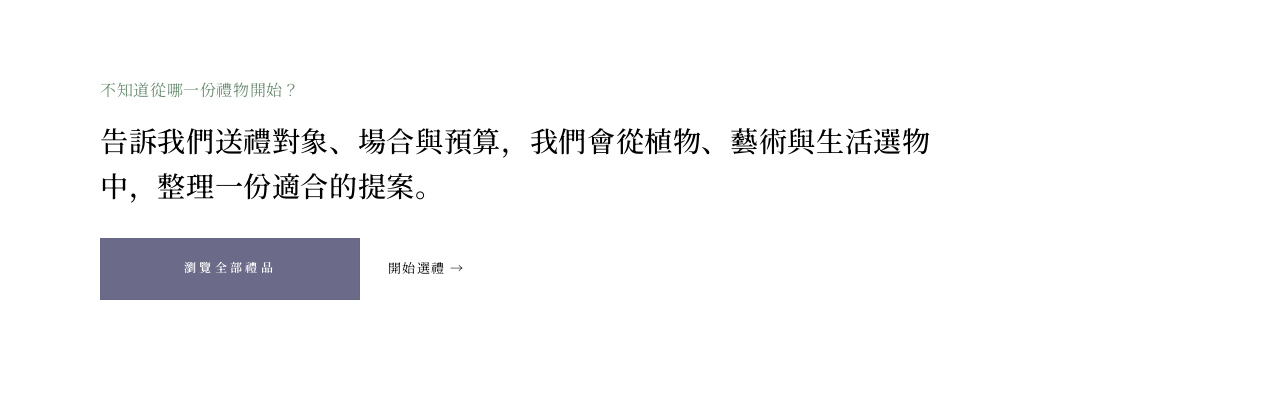
==== commit a9454c10: "Update Greenstone website copy and layouts" ====
--- a/gift.html
+++ b/gift.html
@@ -3,8 +3,8 @@
 <head>
   <meta charset="UTF-8">
   <meta name="viewport" content="width=device-width, initial-scale=1.0">
-  <title>禮品介紹 │ GREENSTONE</title>
-  <meta name="description" content="GREENSTONE 禮品介紹，為新居、工作桌與安靜慶祝挑選藝術與植栽禮物。">
+  <title>風格禮品 │ GREENSTONE</title>
+  <meta name="description" content="GREENSTONE 提供入厝、開幕、生日節慶、商務與客製禮品，從植栽、花器、生活選物與藝術家聯名中，搭配能長久進入生活的心意。">
   <link rel="preconnect" href="https://fonts.googleapis.com">
   <link rel="preconnect" href="https://fonts.gstatic.com" crossorigin>
   <link href="https://fonts.googleapis.com/css2?family=Cormorant+Garamond:wght@300;400;500&family=Noto+Serif+JP:wght@400;500;600&family=Noto+Sans+JP:wght@400;500;700&display=swap" rel="stylesheet">
@@ -24,36 +24,103 @@
     <section class="space-archive-header gift-archive-header">
       <div>
         <p class="space-archive-kicker">Select : The GREENSTONE GIFT</p>
-        <h1>禮品介紹</h1>
+        <h1>禮品</h1>
       </div>
-      <h2>禮品選物</h2>
+      <h2>風格禮品</h2>
     </section>
 
-    <section class="gift-selection-grid" aria-label="禮品選物">
+    <section class="gift-intro">
+      <p class="gift-intro-lead">把一份心意，放進對方往後的生活裡。</p>
+      <p>綠石子從植栽、藝術衍生品與生活選物出發，依據送禮對象、場合與預算，搭配能夠進入空間、持續被使用的禮物。每一份組合兼顧材質、色彩、比例與實用性，讓心意不只停留在送出的當下。</p>
+      <a class="gallery-button" href="shop.html#禮品商品區塊">探索禮品</a>
+    </section>
+
+    <section class="gift-section-heading">
+      <p>SELECT BY OCCASION</p>
+      <h2>依場合選擇</h2>
+    </section>
+
+    <section class="gift-selection-grid" aria-label="依場合選擇禮品">
       <a class="gift-selection-card" href="shop.html#禮品商品區塊">
         <span class="gift-selection-image gift-selection-image-home" aria-hidden="true"></span>
         <span class="gift-selection-text">
           <span class="gift-selection-index">01</span>
-          <strong>新居禮</strong>
-          <span>以小型畫作搭配植物或香氛，替剛開始的生活場域留下一個柔和焦點。</span>
+          <strong>入厝禮</strong>
+          <span>從植栽、花器與生活器物中，挑選適合新空間的祝福。可依居住尺度、採光與風格搭配，讓禮物自然成為日常的一部分。</span>
         </span>
       </a>
       <a class="gift-selection-card" href="shop.html#禮品商品區塊">
         <span class="gift-selection-image gift-selection-image-desk" aria-hidden="true"></span>
         <span class="gift-selection-text">
           <span class="gift-selection-index">02</span>
-          <strong>工作桌禮</strong>
-          <span>選擇不佔空間的小植栽、卡片與紙品，讓日常工作的角落多一點自然感。</span>
+          <strong>開幕禮</strong>
+          <span>為店面、辦公室與工作空間準備具有存在感、也便於後續照護的植栽或選物組合，傳達祝賀，也回應品牌與場域的性格。</span>
         </span>
       </a>
       <a class="gift-selection-card" href="shop.html#禮品商品區塊">
         <span class="gift-selection-image gift-selection-image-seasonal" aria-hidden="true"></span>
         <span class="gift-selection-text">
           <span class="gift-selection-index">03</span>
-          <strong>季節禮</strong>
-          <span>用植物素材、低彩度紙品與小物件，為節慶、開幕與感謝保留安靜祝福。</span>
+          <strong>生日與節慶</strong>
+          <span>以對方的生活習慣為起點，組合器皿、花器、藝術衍生品與小型植栽。讓禮物具體、好使用，也保有選擇者的心意。</span>
         </span>
       </a>
+      <a class="gift-selection-card" href="shop.html#禮品商品區塊">
+        <span class="gift-selection-image gift-selection-image-business" aria-hidden="true"></span>
+        <span class="gift-selection-text">
+          <span class="gift-selection-index">04</span>
+          <strong>商務贈禮</strong>
+          <span>從品牌價值、贈禮對象與數量需求出發，規劃一致而不制式的內容，適合客戶致意、節慶贈禮與合作夥伴關係維護。</span>
+        </span>
+      </a>
+    </section>
+
+    <section class="gift-combinations">
+      <div class="gift-section-heading">
+        <p>CURATED COMBINATIONS</p>
+        <h2>禮品組合</h2>
+      </div>
+      <div class="gift-combination-grid">
+        <article>
+          <span>01</span>
+          <h3>植栽與盆器</h3>
+          <p>依空間條件與照護需求搭配植物、盆器與基本照護說明，適合入厝、開幕與重要節點。</p>
+        </article>
+        <article>
+          <span>02</span>
+          <h3>花器與生活物件</h3>
+          <p>以材質、色彩和使用情境組合花器、托盤、器皿與桌面用品，讓不同物件之間保持一致。</p>
+        </article>
+        <article>
+          <span>03</span>
+          <h3>藝術家與品牌聯名</h3>
+          <p>選擇具有創作脈絡的藝術衍生品或限定合作內容，讓禮物同時帶有故事、收藏與日常使用價值。</p>
+        </article>
+      </div>
+    </section>
+
+    <section class="gift-custom">
+      <div>
+        <p class="space-archive-kicker">CUSTOM GIFT SERVICE</p>
+        <h2>客製禮品服務</h2>
+        <p>企業、品牌與團體可依贈禮目的、對象、數量、預算與交期提出需求。綠石子協助內容選配、包裝整合、卡片文字與配送規劃；如有品牌識別或活動主題，也可進一步討論專屬組合。</p>
+        <a class="gallery-button" href="index.html#contact">洽詢客製禮品</a>
+      </div>
+      <ol>
+        <li><span>01</span><strong>理解需求</strong><p>確認對象、場合、數量、預算、交期與配送方式。</p></li>
+        <li><span>02</span><strong>提出選配</strong><p>依品牌調性與使用情境，規劃植栽、器物或聯名內容。</p></li>
+        <li><span>03</span><strong>確認細節</strong><p>整合包裝、卡片、識別應用與到貨安排。</p></li>
+        <li><span>04</span><strong>完成交付</strong><p>依確認內容製作、品檢與配送，提供必要的照護或使用資訊。</p></li>
+      </ol>
+    </section>
+
+    <section class="gift-footer-cta">
+      <p>不知道從哪一份禮物開始？</p>
+      <h2>告訴我們送禮對象、場合與預算，我們會從植物、藝術與生活選物中，整理一份適合的提案。</h2>
+      <div>
+        <a class="gallery-button" href="shop.html#禮品商品區塊">瀏覽全部禮品</a>
+        <a class="gift-text-link" href="index.html#contact">開始選禮 →</a>
+      </div>
     </section>
   </main>
 </body>
--- a/style.css
+++ b/style.css
@@ -6,6 +6,239 @@
   --color-secondary: #b8c9b4;
   --color-band: rgba(137, 166, 132, 0.38);
   --side-space: clamp(22px, 6vw, 88px);
+}
+
+/* Space journal and gift page content expansion */
+.space-archive-intro,
+.gift-intro {
+  width: min(820px, calc(100% - (var(--side-space) * 2)));
+  margin: 0 auto;
+  padding: 0 0 clamp(56px, 7vw, 88px);
+}
+
+.space-archive-intro p,
+.gift-intro > p {
+  margin: 0 0 18px;
+  color: rgba(1, 1, 52, 0.62);
+  font-size: clamp(14px, 1.05vw, 17px);
+  line-height: 2.15;
+}
+
+.space-archive-intro p:first-child,
+.gift-intro .gift-intro-lead {
+  color: var(--color-text);
+  font-size: clamp(20px, 2vw, 30px);
+  line-height: 1.75;
+}
+
+.space-category-nav button {
+  position: relative;
+  padding: 0 0 10px;
+  appearance: none;
+  color: inherit;
+  background: transparent;
+  border: 0;
+  cursor: pointer;
+  font: inherit;
+}
+
+.space-category-nav button:not(:last-child)::after {
+  content: "·";
+  position: absolute;
+  right: calc(clamp(18px, 2.8vw, 34px) * -0.62);
+  color: rgba(1, 1, 52, 0.22);
+}
+
+.space-category-nav button.is-active {
+  color: rgba(1, 1, 52, 0.72);
+}
+
+.space-category-nav button.is-active::before {
+  content: "";
+  position: absolute;
+  right: 0;
+  bottom: 0;
+  left: 0;
+  height: 1px;
+  background: currentColor;
+}
+
+.space-post-card[hidden] { display: none; }
+
+.gift-selection-image-business {
+  --gift-selection-bg: linear-gradient(135deg, #43534a 0 36%, #d4c5ab 36% 58%, #f1ece2 58% 100%);
+}
+
+.space-post-meta {
+  margin-bottom: 10px !important;
+  color: var(--color-accent) !important;
+  font-family: "Cormorant Garamond", "Noto Serif JP", serif;
+  font-size: 12px !important;
+  font-weight: 500;
+  letter-spacing: 0.14em !important;
+}
+
+.space-article-detail summary {
+  width: max-content;
+  color: #000000;
+  cursor: pointer;
+  font-family: "Cormorant Garamond", "Noto Serif JP", serif;
+  font-size: 13px;
+  font-weight: 500;
+  letter-spacing: 0.12em;
+  list-style: none;
+}
+
+.space-article-detail summary::-webkit-details-marker { display: none; }
+.space-article-detail summary::after { content: " +"; }
+.space-article-detail[open] summary::after { content: " −"; }
+
+.space-article-detail > div {
+  margin-top: 24px;
+  padding: 24px 0 4px;
+  border-top: 1px solid rgba(1, 1, 52, 0.12);
+}
+
+.space-article-detail h4 {
+  margin: 0 0 8px;
+  color: #000000;
+  font-size: 15px;
+  font-weight: 500;
+  letter-spacing: 0.06em;
+}
+
+.space-empty-message {
+  padding: 80px var(--side-space) 120px;
+  color: rgba(1, 1, 52, 0.5);
+  text-align: center;
+}
+
+.gift-section-heading,
+.gift-combinations,
+.gift-custom,
+.gift-footer-cta {
+  width: min(1080px, calc(100% - (var(--side-space) * 2)));
+  margin: 0 auto;
+}
+
+.gift-section-heading { padding-bottom: 28px; }
+.gift-section-heading p {
+  margin: 0 0 8px;
+  color: var(--color-accent);
+  font-family: "Cormorant Garamond", serif;
+  font-size: 12px;
+  letter-spacing: 0.16em;
+}
+
+.gift-section-heading h2,
+.gift-custom h2,
+.gift-footer-cta h2 {
+  margin: 0;
+  color: #000000;
+  font-size: clamp(25px, 2.6vw, 38px);
+  font-weight: 500;
+  line-height: 1.6;
+}
+
+.gift-combinations,
+.gift-custom,
+.gift-footer-cta {
+  padding: clamp(72px, 9vw, 116px) 0;
+  border-top: 1px solid rgba(1, 1, 52, 0.1);
+}
+
+.gift-combination-grid {
+  display: grid;
+  grid-template-columns: repeat(3, minmax(0, 1fr));
+  gap: clamp(28px, 4vw, 56px);
+}
+
+.gift-combination-grid article > span,
+.gift-custom li > span {
+  color: rgba(1, 1, 52, 0.34);
+  font-family: "Cormorant Garamond", serif;
+  letter-spacing: 0.14em;
+}
+
+.gift-combination-grid h3 {
+  margin: 18px 0 12px;
+  color: #000000;
+  font-size: clamp(18px, 1.5vw, 23px);
+  font-weight: 500;
+}
+
+.gift-combination-grid p,
+.gift-custom p {
+  margin: 0;
+  color: rgba(1, 1, 52, 0.58);
+  font-size: 14px;
+  line-height: 2;
+}
+
+.gift-custom {
+  display: grid;
+  grid-template-columns: minmax(0, 0.9fr) minmax(320px, 1.1fr);
+  gap: clamp(48px, 8vw, 110px);
+}
+
+.gift-custom h2 { margin-bottom: 20px; }
+.gift-custom .gallery-button,
+.gift-intro .gallery-button { margin-top: 26px; }
+.gift-custom ol { margin: 0; padding: 0; list-style: none; }
+
+.gift-custom li {
+  padding: 18px 0;
+  display: grid;
+  grid-template-columns: 44px 120px 1fr;
+  gap: 16px;
+  align-items: baseline;
+  border-bottom: 1px solid rgba(1, 1, 52, 0.1);
+}
+
+.gift-custom li strong { color: #000000; font-weight: 500; }
+.gift-footer-cta > p { margin: 0 0 12px; color: var(--color-accent); }
+.gift-footer-cta h2 { max-width: 880px; font-size: clamp(22px, 2.2vw, 32px); }
+
+.gift-footer-cta > div {
+  margin-top: 30px;
+  display: flex;
+  align-items: center;
+  gap: 28px;
+}
+
+.gift-text-link { color: #000000; font-size: 13px; letter-spacing: 0.1em; }
+
+@media (max-width: 800px) {
+  .gift-combination-grid,
+  .gift-custom { grid-template-columns: 1fr; }
+  .space-category-nav button:not(:last-child)::after { display: none; }
+  .gift-custom li { grid-template-columns: 40px 1fr; }
+  .gift-custom li p { grid-column: 2; }
+  .gift-footer-cta > div { align-items: flex-start; flex-direction: column; }
+
+  .contact-section {
+    height: auto;
+    min-height: 100svh;
+    padding: 72px var(--side-space) 80px;
+    overflow: visible;
+  }
+
+  .contact-center {
+    max-height: none;
+    grid-template-columns: 1fr;
+    line-height: 1.9;
+  }
+
+  .contact-lead,
+  .contact-intro,
+  .contact-center > .contact-url,
+  .contact-footnote {
+    grid-column: 1;
+  }
+
+  .contact-block {
+    margin-top: 34px;
+  }
 }
 
 * {
@@ -59,6 +292,25 @@
   isolation: isolate;
 }
 
+.firstView_mark,
+.firstView_globalNav,
+.firstView_redstone,
+.firstView_text,
+.firstView_hello {
+  color: #344238;
+}
+
+.firstView_mark span,
+.firstView_globalNav,
+.firstView_redstone {
+  color: rgba(52, 66, 56, 0.76);
+}
+
+.firstView_mark::before,
+.firstView_hello::before {
+  background: #344238;
+}
+
 .firstView_visual {
   position: relative;
   min-height: 100svh;
@@ -97,7 +349,7 @@
   height: 112px;
   display: grid;
   place-items: center;
-  color: var(--color-text);
+  color: #344238;
   font-family: "Cormorant Garamond", "Noto Serif JP", serif;
   text-align: center;
 }
@@ -108,7 +360,7 @@
   top: -20px;
   width: 112px;
   height: 9px;
-  background: var(--color-text);
+  background: #344238;
 }
 
 .firstView_mark strong {
@@ -140,7 +392,7 @@
   flex-direction: row;
   align-items: flex-start;
   gap: clamp(48px, 5.4vw, 86px);
-  color: var(--color-text);
+  color: rgba(52, 66, 56, 0.76);
   font-family: "Cormorant Garamond", "Noto Serif JP", serif;
   font-size: clamp(15px, 0.95vw, 18px);
   font-weight: 500;
@@ -164,7 +416,7 @@
   z-index: 9;
   right: 18px;
   bottom: 4.2vh;
-  color: var(--color-text);
+  color: rgba(52, 66, 56, 0.76);
   writing-mode: vertical-rl;
 }
 
@@ -233,7 +485,7 @@
   right: 20.5vw;
   max-width: 520px;
   margin: 0;
-  color: var(--color-text);
+  color: rgba(52, 66, 56, 0.76);
   font-family: "Cormorant Garamond", "Noto Serif JP", serif;
   font-size: clamp(15px, 1.06vw, 20px);
   font-weight: 500;
@@ -251,7 +503,7 @@
   display: flex;
   align-items: center;
   gap: 16px;
-  color: var(--color-text);
+  color: #344238;
   font-family: "Cormorant Garamond", "Noto Serif JP", serif;
   font-size: clamp(18px, 1.15vw, 22px);
   font-weight: 500;
@@ -266,7 +518,7 @@
   content: "";
   width: 132px;
   height: 1px;
-  background: var(--color-text);
+  background: #344238;
 }
 
 .firstView_quote {
@@ -911,29 +1163,40 @@
 }
 
 .contact-section {
+  height: 100vh;
+  height: 100svh;
   min-height: 100vh;
-  padding: clamp(52px, 5vw, 86px) var(--side-space) clamp(80px, 8vw, 128px);
+  min-height: 100svh;
+  padding: clamp(28px, 4vh, 48px) var(--side-space);
+  display: grid;
+  place-items: center;
   background: #f8f8f7;
 }
 
 .contact-center {
   width: min(760px, 100%);
+  max-height: 100%;
   margin: 0 auto;
+  display: grid;
+  grid-template-columns: 1fr;
+  align-items: start;
   color: rgba(1, 1, 52, 0.58);
   text-align: center;
-  font-size: clamp(12px, 0.78vw, 15px);
-  font-weight: 500;
-  line-height: 2.1;
+  font-size: clamp(11px, 0.72vw, 14px);
+  font-weight: 500;
+  line-height: 1.75;
   letter-spacing: 0.18em;
 }
 
 .contact-lead {
-  margin: 0 0 28px;
+  grid-column: 1;
+  margin: 0 0 clamp(10px, 1.5vh, 18px);
 }
 
 .contact-intro {
+  grid-column: 1;
   max-width: 760px;
-  margin: 0 auto 28px;
+  margin: 0 auto clamp(10px, 1.5vh, 18px);
 }
 
 .contact-url {
@@ -943,24 +1206,34 @@
   letter-spacing: 0.18em;
 }
 
+.contact-center > .contact-url {
+  grid-column: 1;
+  justify-self: center;
+}
+
 .back-to-top {
+  position: absolute;
+  right: clamp(20px, 3vw, 44px);
+  bottom: clamp(20px, 3vh, 36px);
   display: grid;
   place-items: center;
   width: 44px;
   height: 44px;
-  margin: clamp(54px, 7vw, 96px) auto clamp(58px, 8vw, 108px);
+  margin: 0;
   color: rgba(1, 1, 52, 0.58);
   font-size: 26px;
   line-height: 1;
 }
 
 .contact-block {
-  margin: 0 auto clamp(54px, 6vw, 84px);
+  width: 100%;
+  margin: clamp(12px, 1.7vh, 20px) auto 0;
+  padding: 0 clamp(8px, 1.5vw, 22px);
 }
 
 .contact-block h3 {
   width: fit-content;
-  margin: 0 auto 28px;
+  margin: 0 auto clamp(10px, 1.5vh, 18px);
   color: rgba(1, 1, 52, 0.62);
   font-size: clamp(13px, 0.82vw, 16px);
   font-weight: 500;
@@ -971,7 +1244,7 @@
 
 .contact-block p,
 .contact-footnote {
-  margin: 0 0 8px;
+  margin: 0 0 5px;
 }
 
 .contact-block a {
@@ -979,7 +1252,8 @@
 }
 
 .contact-footnote {
-  margin-top: clamp(44px, 5vw, 72px);
+  grid-column: 1;
+  margin-top: clamp(10px, 1.4vh, 16px);
 }
 
 .floating-guide {
@@ -1894,3 +2168,29 @@
     display: none;
   }
 }
+
+@media (max-width: 800px) {
+  .contact-section {
+    height: auto;
+    min-height: 100svh;
+    padding: 72px var(--side-space) 80px;
+    overflow: visible;
+  }
+
+  .contact-center {
+    max-height: none;
+    grid-template-columns: 1fr;
+    line-height: 1.9;
+  }
+
+  .contact-lead,
+  .contact-intro,
+  .contact-center > .contact-url,
+  .contact-footnote {
+    grid-column: 1;
+  }
+
+  .contact-block {
+    margin-top: 34px;
+  }
+}
